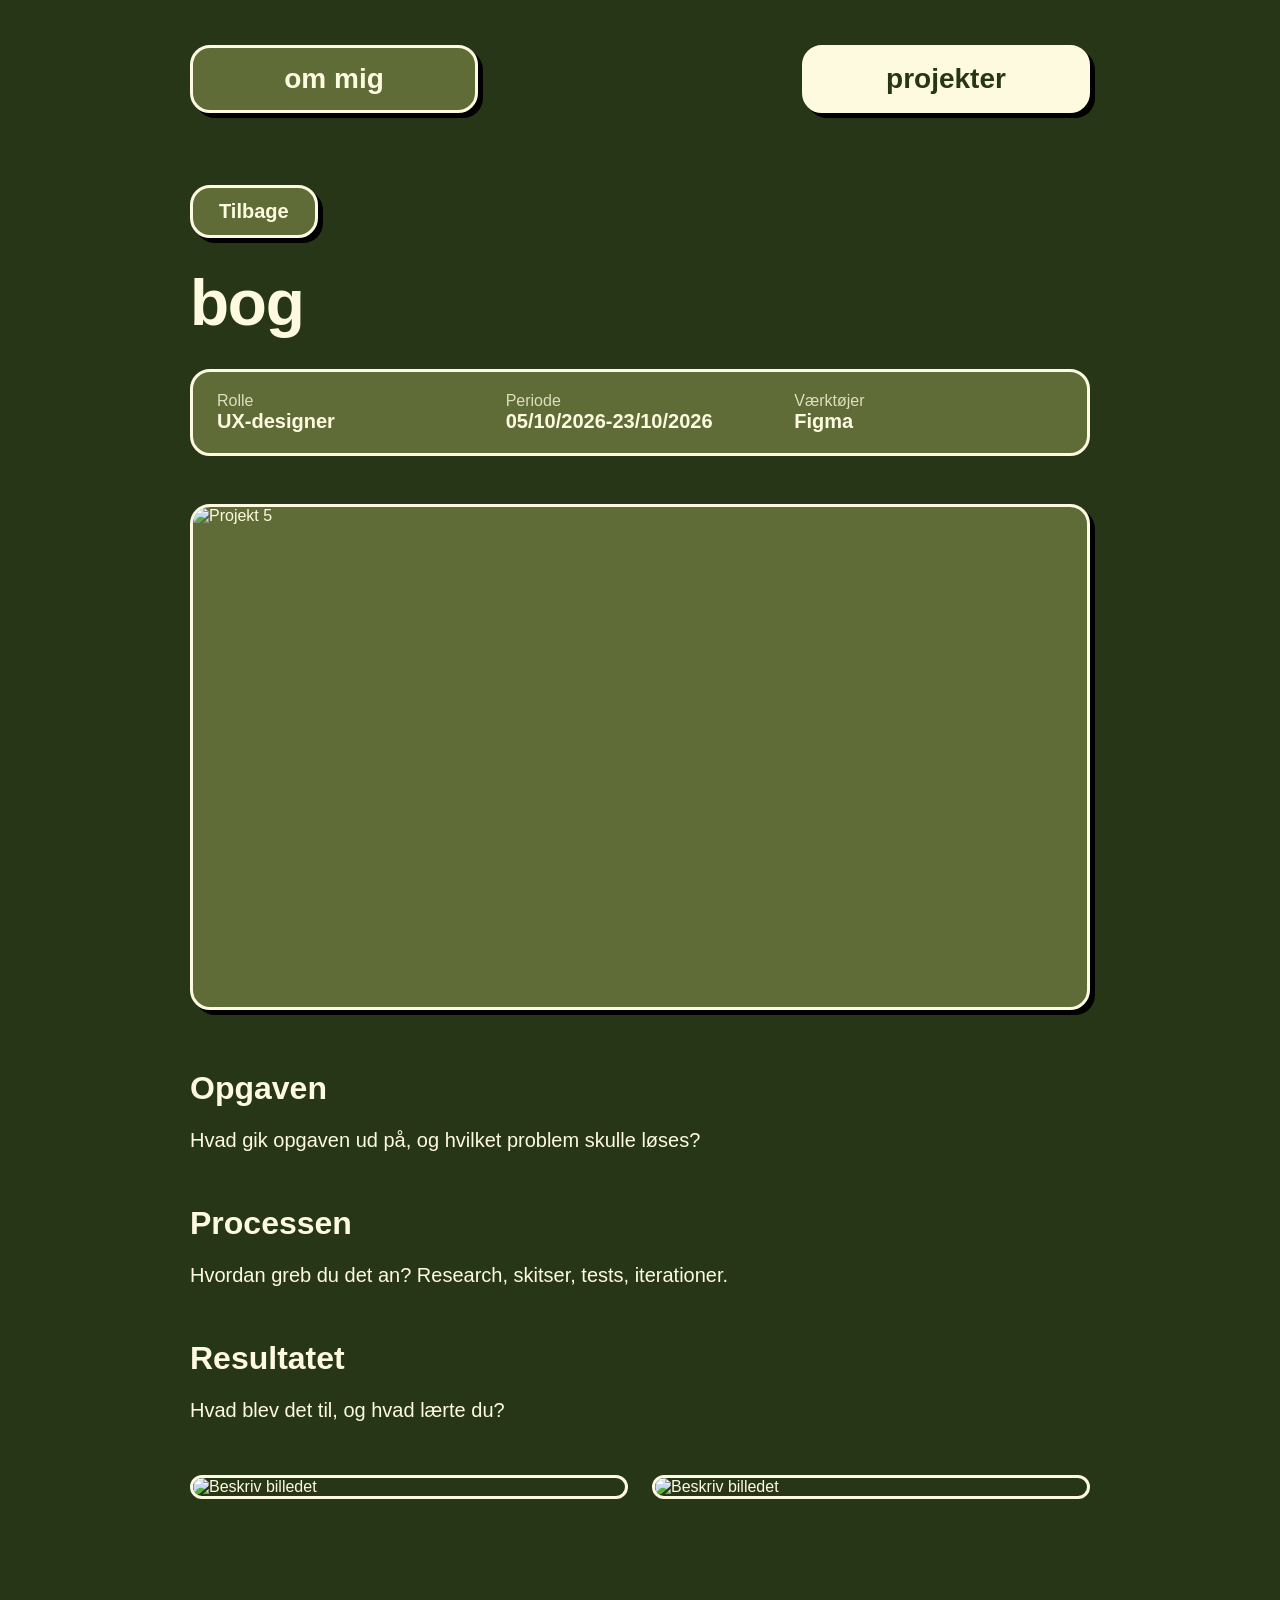
==== bog.html @ 48eadc4c "Add files via upload" ====
<!DOCTYPE html>
<html lang="da">
<head>
    <meta charset="UTF-8">
    <meta name="viewport" content="width=device-width, initial-scale=1.0">

    <title>Sustainable UX design</title>

    <!-- Same font links as your other pages go here -->
    <link rel="stylesheet" href="assests/css/style.css">
</head>

<body>

    <main class="page">

        <nav class="navbar">
            <a href="index.html" class="nav-button">om mig</a>
            <a href="projekter.html" class="nav-button" aria-current="page">projekter</a>
        </nav>

        <article class="project-page">

            <a href="projekter.html" class="back-link">Tilbage</a>

            <h1>bog</h1>

            <!-- Quick facts -->
            <dl class="project-meta">
                <div>
                    <dt>Rolle</dt>
                    <dd>UX-designer</dd>
                </div>
                <div>
                    <dt>Periode</dt>
                    <dd>05/10/2026-23/10/2026</dd>
                </div>
                <div>
                    <dt>Værktøjer</dt>
                    <dd>Figma</dd>
                </div>
            </dl>

            <div class="project-hero">
                <img src="images/project5.jpg" alt="Projekt 5">
            </div>

            <section class="project-section">
                <h2>Opgaven</h2>
                <p>Hvad gik opgaven ud på, og hvilket problem skulle løses?</p>
            </section>

            <section class="project-section">
                <h2>Processen</h2>
                <p>Hvordan greb du det an? Research, skitser, tests, iterationer.</p>
            </section>

            <section class="project-section">
                <h2>Resultatet</h2>
                <p>Hvad blev det til, og hvad lærte du?</p>
            </section>

            <!-- Extra images (optional). Copy a <img> line to add more -->
            <div class="project-gallery">
                <img src="images/project1-a.jpg" alt="Beskriv billedet">
                <img src="images/project1-b.jpg" alt="Beskriv billedet">
            </div>

        </article>

    </main>

</body>
</html>
---- assests/css/style.css ----
:root {
    --forest: #283618;   /* background */
    --moss:   #606c38;   /* buttons, placeholders */
    --cream:  #FEFAE0;   /* text, borders */
    --ochre:  #DDA15E;   /* hover, focus, links */
    --black:  #000000;   /* hard shadows */

    --radius: 20px;
    --border: 3px solid var(--cream);
    --shadow: 5px 5px 0 var(--black);
    --shadow-pressed: 2px 2px 0 var(--black);

    --font: "Bricolage Grotesque", Arial, sans-serif;
}

* {
    margin: 0;
    padding: 0;
    box-sizing: border-box;
}

body {
    font-family: var(--font);
    background-color: var(--forest);
    color: var(--cream);
}

.page {
    max-width: 1100px;
    min-height: 94vh;
    margin: 25px auto;
    padding: 20px 38px;
}

/* ------------------------------ */
/* Navigation                     */
/* ------------------------------ */

.navbar {
    display: flex;
    justify-content: space-between;
    align-items: center;
    gap: 15px;

    max-width: 900px;   /* add */
    margin: 0 auto;     /* add */
}

.nav-button,
.project-link,
.back-link {
    display: flex;
    align-items: center;
    justify-content: center;
    text-align: center;

    border: var(--border);
    border-radius: var(--radius);
    box-shadow: var(--shadow);

    background-color: var(--moss);
    color: var(--cream);
    text-decoration: none;
    font-weight: 600;

    transition: transform 0.15s ease, box-shadow 0.15s ease, background-color 0.15s ease;
}

.nav-button {
    width: 32%;
    padding: 15px 30px;
    font-size: 28px;
}

.nav-button:hover,
.project-link:hover,
.back-link:hover {
    background-color: var(--ochre);
    color: var(--forest);
    transform: translate(3px, 3px);
    box-shadow: var(--shadow-pressed);
}

/* Current page */
.nav-button[aria-current="page"] {
    background-color: var(--cream);
    color: var(--forest);
}

/* Keyboard focus */
a:focus-visible {
    outline: 3px solid var(--ochre);
    outline-offset: 4px;
}

/* ------------------------------ */
/* About page                     */
/* ------------------------------ */

.about {
    display: flex;
    align-items: center;
    gap: clamp(40px, 7vw, 90px);

    max-width: 900px;
    margin: clamp(60px, 15vh, 200px) auto 0;
}

.profile-image {
    width: 40%;
    max-width: 380px;
    aspect-ratio: 3 / 4;

    border: var(--border);
    border-radius: var(--radius);
    box-shadow: 8px 8px 0 var(--ochre);
    background-color: var(--moss);

    overflow: hidden;
}

.profile-image img {
    width: 100%;
    height: 100%;
    object-fit: cover;
}

.about-text {
    flex: 1;
    padding-top: 20px;
}

.about-text h1 {
    font-size: clamp(2.5rem, 5vw, 4rem);
    font-weight: 800;
    line-height: 1.05;
    letter-spacing: -0.02em;
    margin-bottom: 30px;
}

.about-text p {
    max-width: 55ch;
    font-size: 22px;
    line-height: 1.6;
    margin-bottom: 20px;
}

/* ------------------------------ */
/* Projects page                  */
/* ------------------------------ */

.projects {
    display: flex;
    flex-direction: column;
    gap: 60px;

    max-width: 900px;
    margin: clamp(40px, 8vh, 90px) auto 0;
}

.project {
    display: flex;
    align-items: center;
    gap: 40px;
}

/* Every second project flips sides */
.project:nth-child(even) {
    flex-direction: row-reverse;
}

.project-image {
    flex: 1 1 50%;
    aspect-ratio: 4 / 3;

    border: var(--border);
    border-radius: var(--radius);
    box-shadow: var(--shadow);
    background-color: var(--moss);

    overflow: hidden;
}

.project-image img {
    width: 100%;
    height: 100%;
    object-fit: cover;
}

.project-text {
    flex: 1 1 50%;
}

.project-text h2 {
    font-size: clamp(1.75rem, 3vw, 2.5rem);
    font-weight: 700;
    line-height: 1.1;
    margin-bottom: 16px;
}

.project-text p {
    max-width: 45ch;
    font-size: 20px;
    line-height: 1.6;
    margin-bottom: 28px;
}

.project-link {
    display: inline-flex;
    padding: 12px 26px;
    font-size: 20px;
}

/* ------------------------------ */
/* Programs I use                 */
/* ------------------------------ */

.tools {
    max-width: 900px;
    margin: clamp(60px, 12vh, 140px) auto 0;
}

.tools h2 {
    font-size: clamp(1.5rem, 3vw, 2rem);
    font-weight: 700;
    margin-bottom: 24px;
}

.tool-list {
    list-style: none;
    display: flex;
    flex-wrap: wrap;
    gap: 20px;
}

.tool {
    display: flex;
    align-items: center;
    justify-content: center;

    width: 80px;
    height: 80px;
    padding: 16px;

    background-color: var(--cream);
    border: 3px solid var(--black);
    border-radius: var(--radius);
    box-shadow: 5px 5px 0 var(--ochre);
}

.tool img {
    max-width: 100%;
    max-height: 100%;
    object-fit: contain;
}

/* Pop-up text on each tile */
.tool {
    position: relative;
    cursor: help;
}

.tool::after {
    content: attr(data-tooltip);

    position: absolute;
    left: 50%;
    bottom: calc(100% + 14px);
    z-index: 10;

    width: max-content;
    max-width: 200px;
    padding: 12px 16px;

    background-color: var(--forest);
    color: var(--cream);
    border: var(--border);
    border-radius: var(--radius);
    box-shadow: var(--shadow);

    font-size: 16px;
    font-weight: 500;
    line-height: 1.4;
    text-align: left;

    opacity: 0;
    transform: translate(-50%, 6px);
    pointer-events: none;
    transition: opacity 0.15s ease, transform 0.15s ease;
}

.tool:hover::after,
.tool:focus-visible::after {
    opacity: 1;
    transform: translate(-50%, 0);
}

.tool:focus-visible {
    outline: 3px solid var(--ochre);
    outline-offset: 4px;
}

/* ------------------------------ */
/* Project sub pages              */
/* ------------------------------ */

.project-page {
    max-width: 900px;
    margin: clamp(40px, 8vh, 90px) auto 80px;
}

.back-link {
    display: inline-flex;
    margin-bottom: 32px;
    padding: 12px 26px;
    font-size: 20px;
}

.project-page h1 {
    font-size: clamp(2.5rem, 5vw, 4rem);
    font-weight: 800;
    line-height: 1.05;
    letter-spacing: -0.02em;
    margin-bottom: 32px;
}

/* Quick facts box */
.project-meta {
    display: grid;
    grid-template-columns: repeat(auto-fit, minmax(160px, 1fr));
    gap: 20px;

    margin-bottom: 48px;
    padding: 20px 24px;

    border: var(--border);
    border-radius: var(--radius);
    background-color: var(--moss);
}

.project-meta dt {
    font-size: 16px;
    opacity: 0.8;
}

.project-meta dd {
    font-size: 20px;
    font-weight: 700;
}

.project-hero {
    aspect-ratio: 16 / 9;
    margin-bottom: 60px;

    border: var(--border);
    border-radius: var(--radius);
    box-shadow: var(--shadow);
    background-color: var(--moss);

    overflow: hidden;
}

.project-hero img {
    width: 100%;
    height: 100%;
    object-fit: cover;
}

.project-section {
    max-width: 65ch;
    margin-bottom: 48px;
}

.project-section h2 {
    font-size: clamp(1.5rem, 3vw, 2rem);
    font-weight: 700;
    margin-bottom: 16px;
}

.project-section p {
    font-size: 20px;
    line-height: 1.7;
}

.project-gallery {
    display: grid;
    grid-template-columns: repeat(auto-fit, minmax(260px, 1fr));
    gap: 24px;
}

.project-gallery img {
    width: 100%;
    border: var(--border);
    border-radius: var(--radius);
}

/* ------------------------------ */
/* Mobile                         */
/* ------------------------------ */

@media (max-width: 768px) {

    .page {
        margin: 15px;
        padding: 15px;
    }

    .nav-button {
        width: 50%;
        padding: 15px;
        font-size: 20px;
    }

    .about {
        flex-direction: column;
        gap: 30px;
        margin-top: 40px;
    }

    .profile-image {
        width: 100%;
        max-width: none;
    }

    .about-text {
        padding-top: 0;
    }

    .about-text p {
        font-size: 18px;
    }

    .projects {
        gap: 50px;
    }

    .project,
    .project:nth-child(even) {
        flex-direction: column;
        align-items: stretch;
        gap: 24px;
    }

    .project-text p {
        font-size: 18px;
    }

    .tool {
        width: 64px;
        height: 64px;
        padding: 12px;
    }

}

/* ------------------------------ */
/* Respect reduced motion         */
/* ------------------------------ */

@media (prefers-reduced-motion: reduce) {
    .nav-button,
    .project-link {
        transition: none;
    }
}
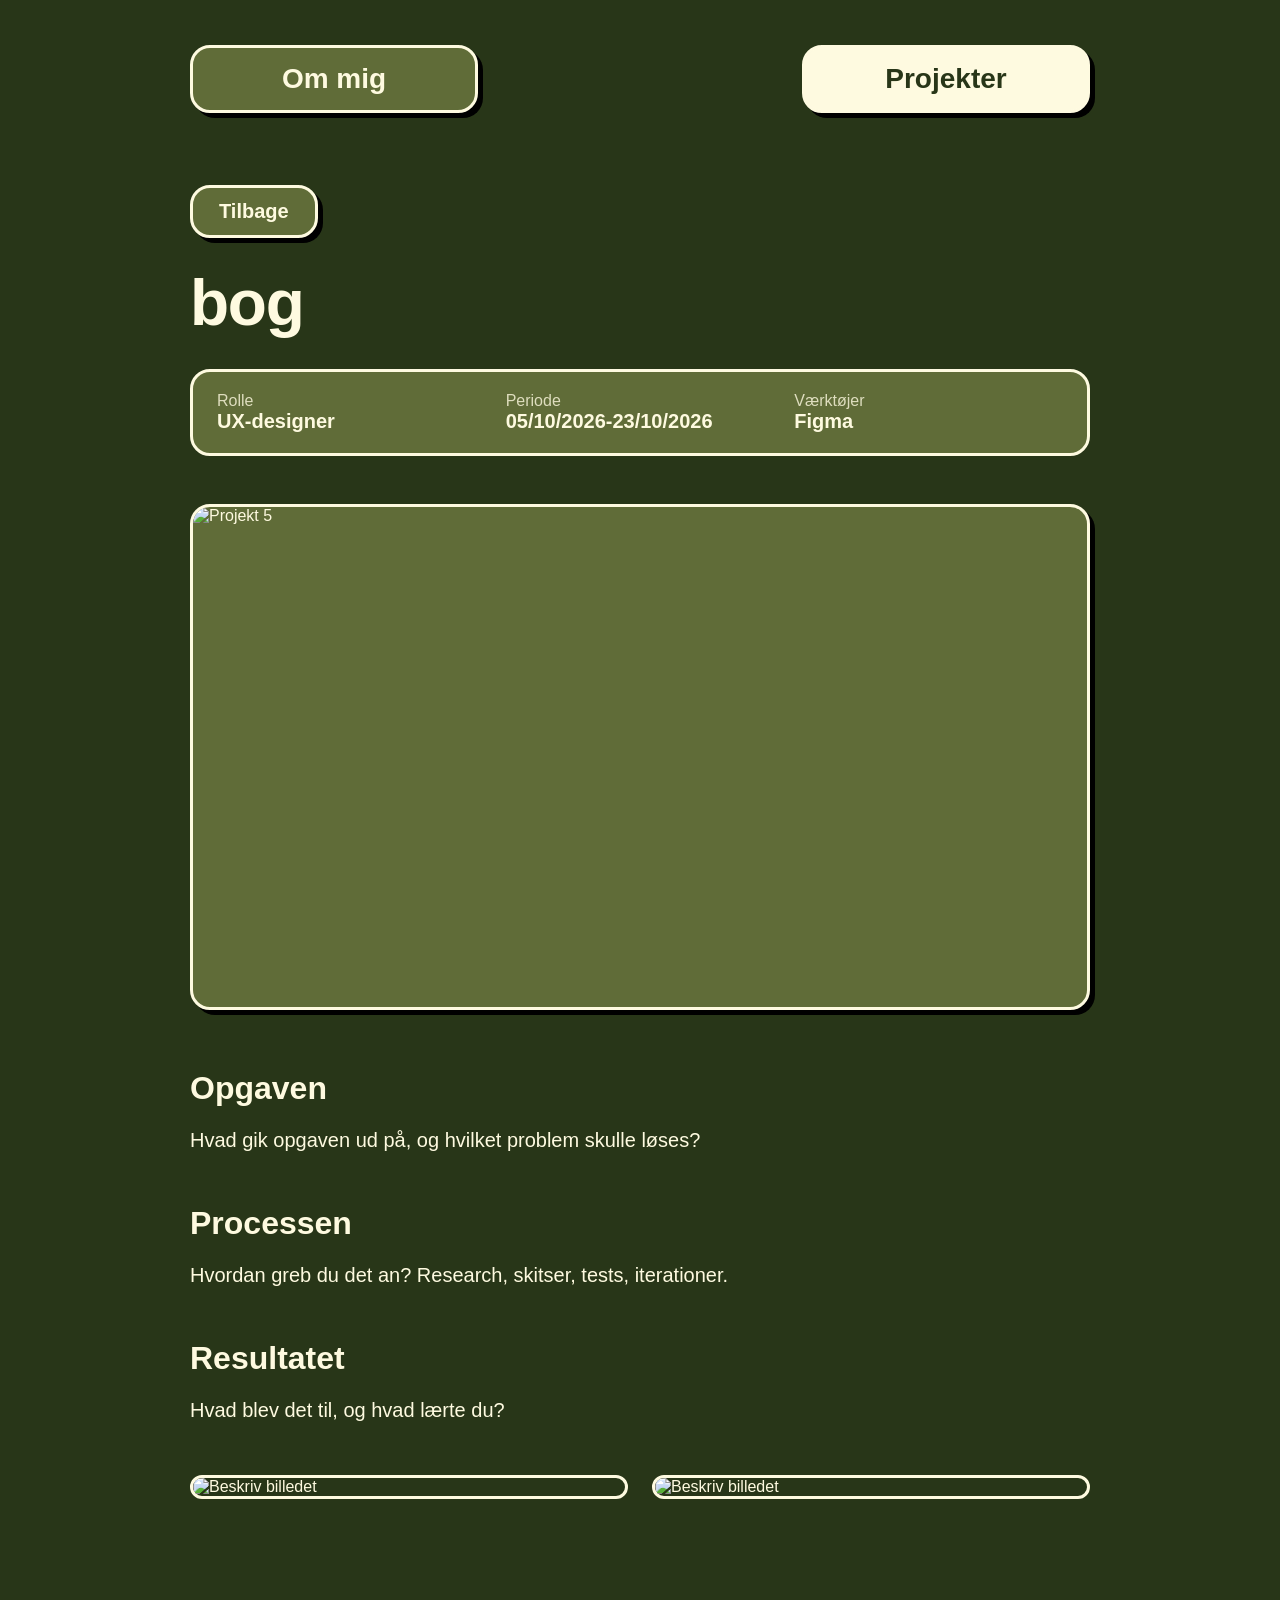
==== commit 017b0baf: "Add files via upload" ====
--- a/bog.html
+++ b/bog.html
@@ -15,8 +15,8 @@
     <main class="page">
 
         <nav class="navbar">
-            <a href="index.html" class="nav-button">om mig</a>
-            <a href="projekter.html" class="nav-button" aria-current="page">projekter</a>
+            <a href="index.html" class="nav-button">Om mig</a>
+            <a href="projekter.html" class="nav-button" aria-current="page">Projekter</a>
         </nav>
 
         <article class="project-page">
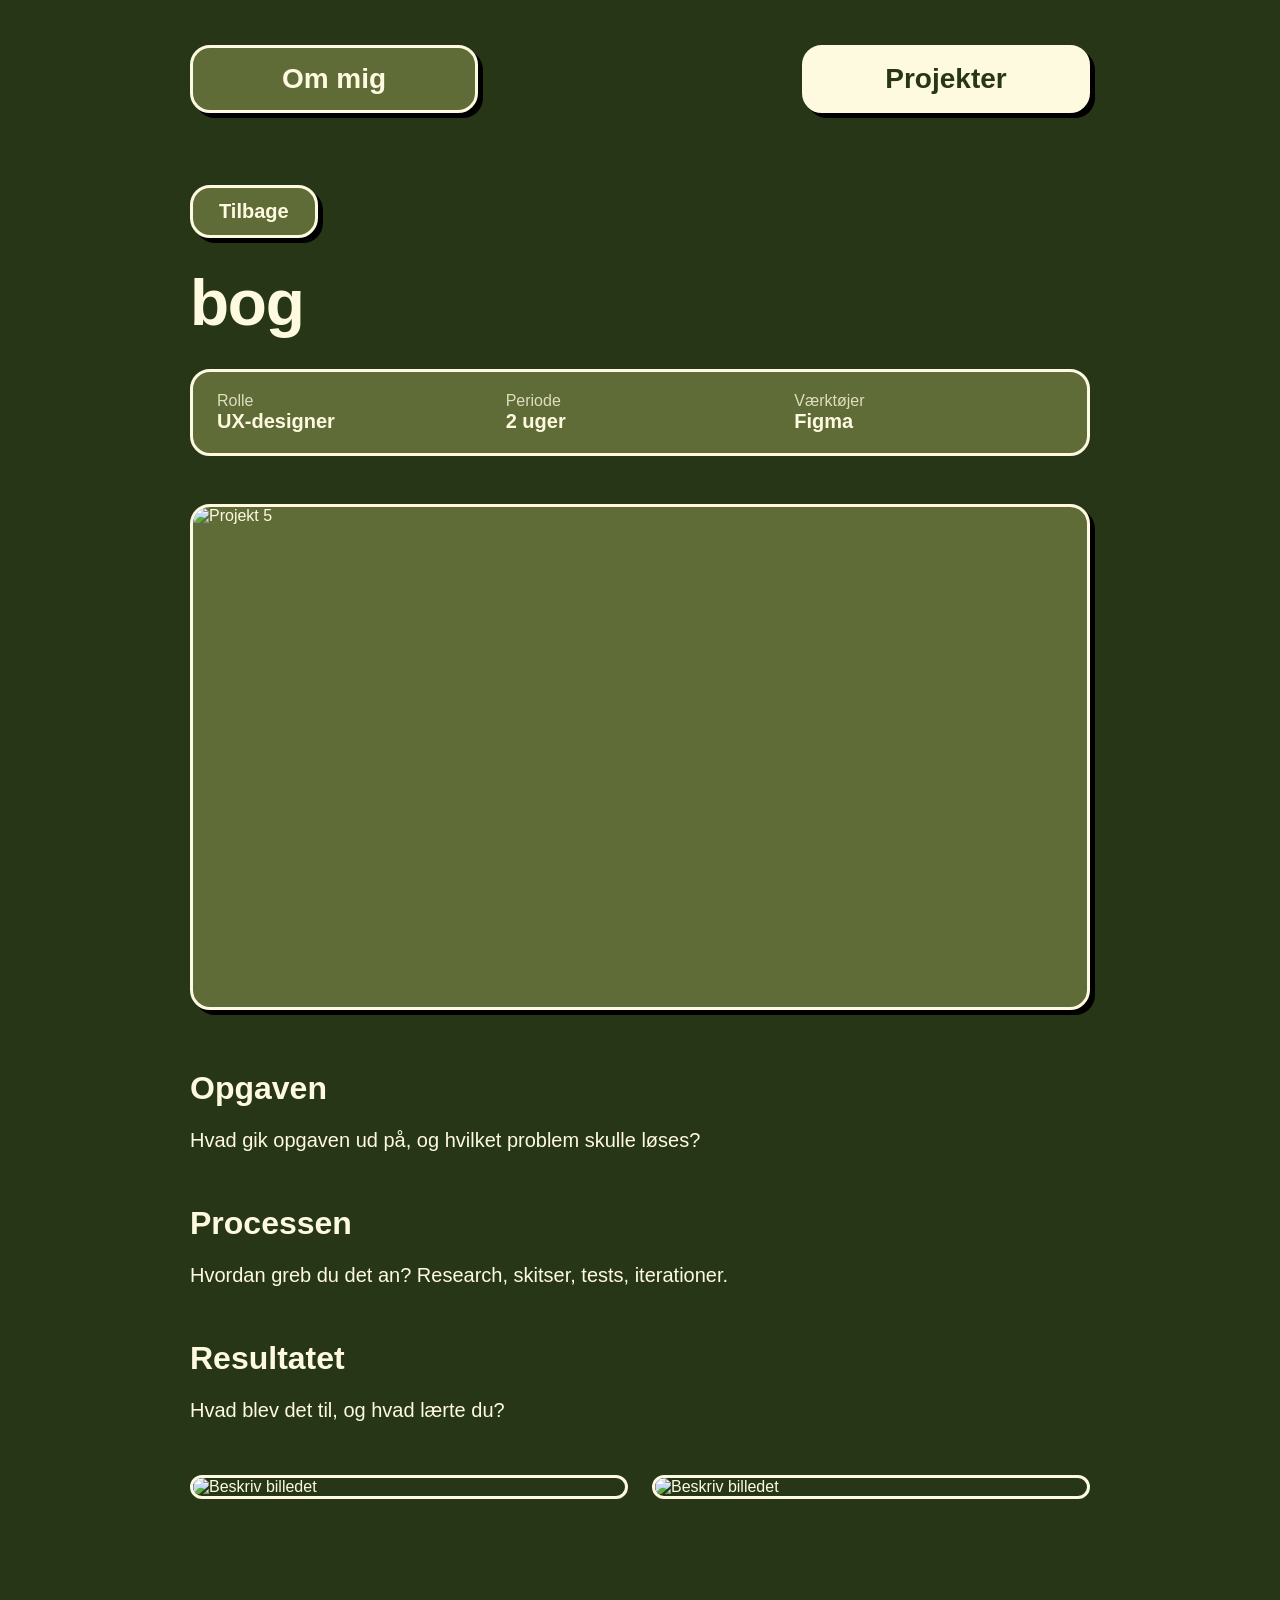
==== commit 30534092: "Update bog.html" ====
--- a/bog.html
+++ b/bog.html
@@ -33,7 +33,7 @@
                 </div>
                 <div>
                     <dt>Periode</dt>
-                    <dd>05/10/2026-23/10/2026</dd>
+                    <dd>2 uger</dd>
                 </div>
                 <div>
                     <dt>Værktøjer</dt>
@@ -71,4 +71,4 @@
     </main>
 
 </body>
-</html>+</html>
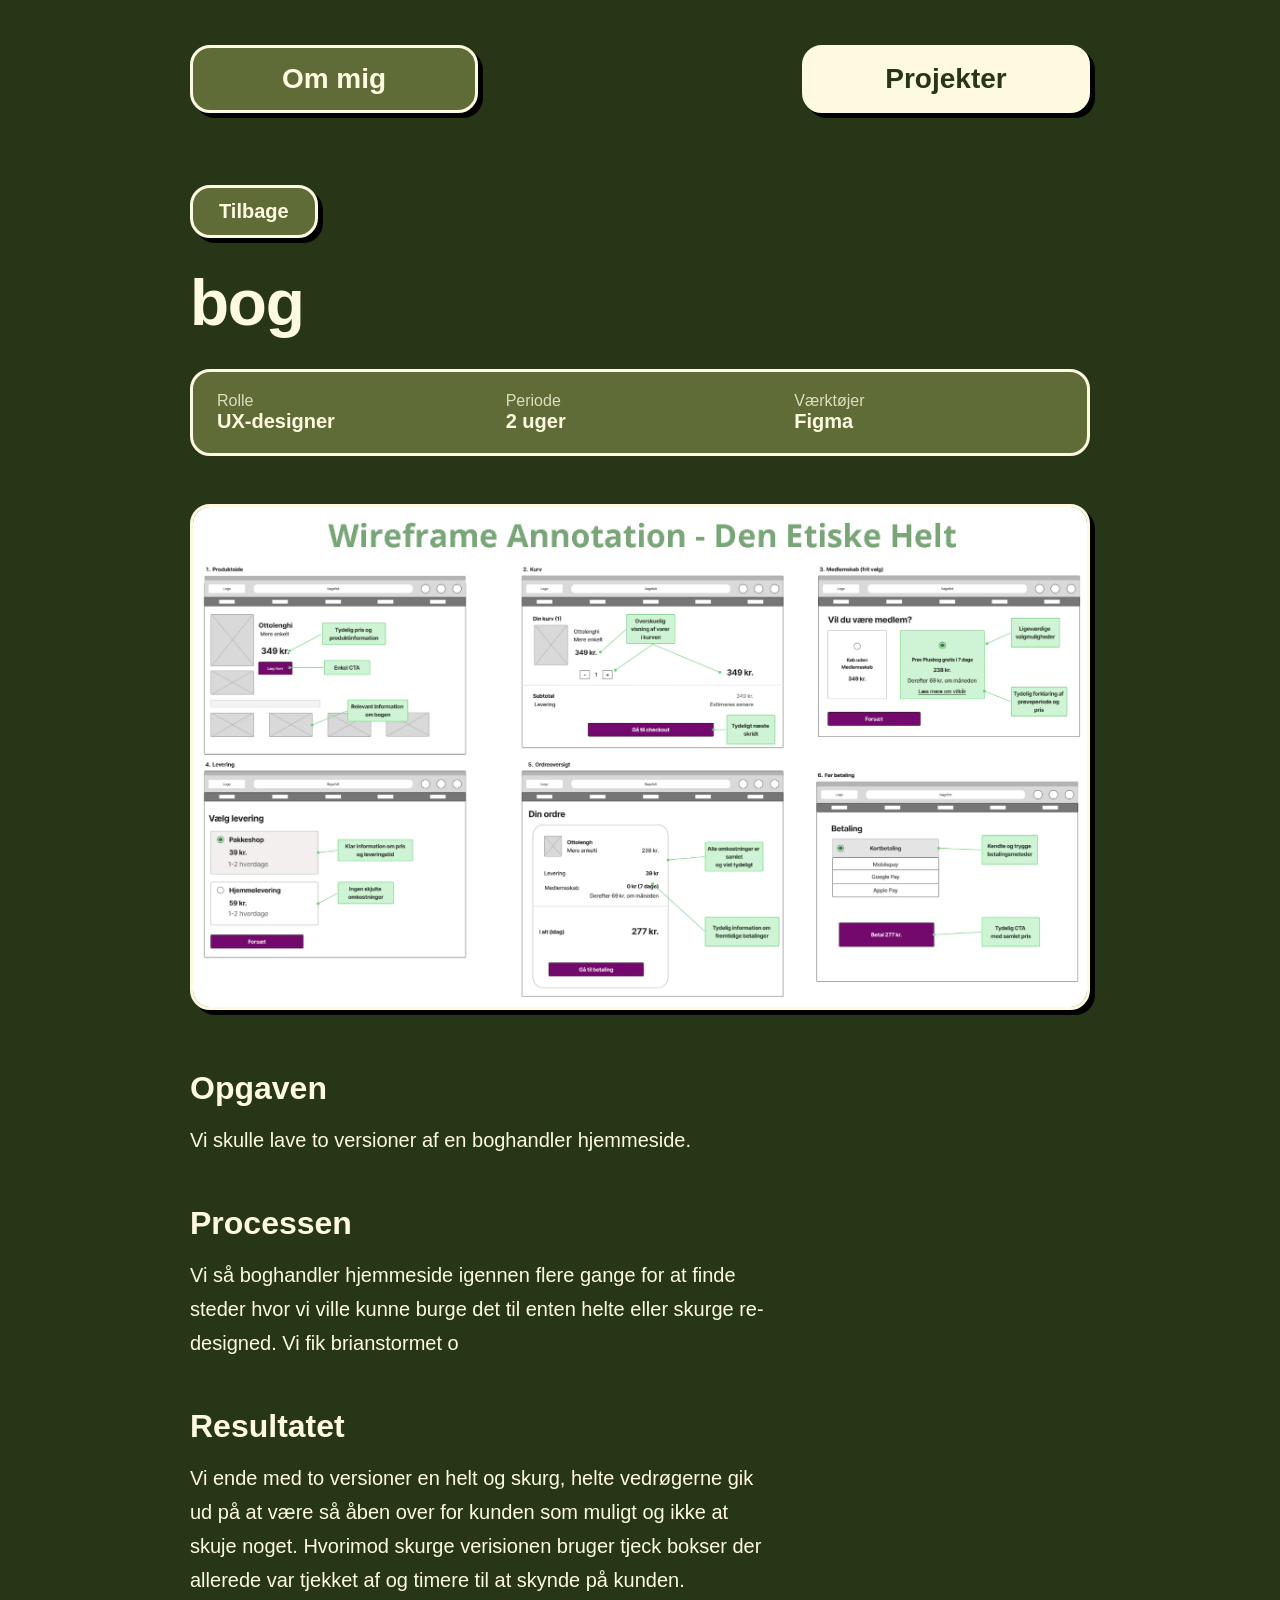
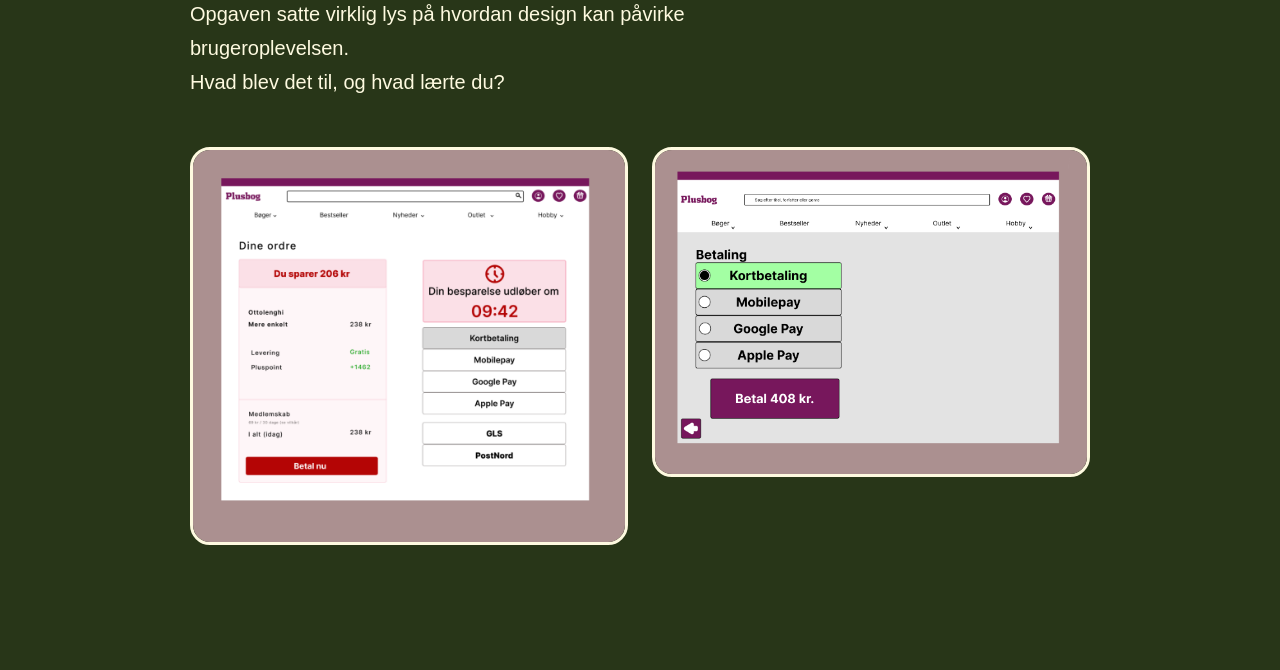
==== commit d575ba34: "Update bog.html" ====
--- a/bog.html
+++ b/bog.html
@@ -42,28 +42,37 @@
             </dl>
 
             <div class="project-hero">
-                <img src="images/project5.jpg" alt="Projekt 5">
+                <img src="assests/img/wire-bog.png" alt="Projekt 5">
             </div>
 
             <section class="project-section">
                 <h2>Opgaven</h2>
-                <p>Hvad gik opgaven ud på, og hvilket problem skulle løses?</p>
+                <p>Vi skulle lave to versioner af en boghandler hjemmeside.</p>
             </section>
 
             <section class="project-section">
                 <h2>Processen</h2>
-                <p>Hvordan greb du det an? Research, skitser, tests, iterationer.</p>
+                <p>
+                    Vi så boghandler hjemmeside igennen flere gange for at finde steder hvor vi ville kunne burge det til enten helte eller skurge re-designed.
+                    Vi fik brianstormet o
+                </p>
             </section>
 
             <section class="project-section">
                 <h2>Resultatet</h2>
+                <p>
+                    Vi ende med to versioner en helt og skurg, helte vedrøgerne gik ud på at være så åben over for kunden som muligt og ikke at skuje noget.
+                    Hvorimod skurge verisionen bruger tjeck bokser der allerede var tjekket af og timere til at skynde på kunden.
+                    Opgaven satte virklig lys på hvordan design kan påvirke brugeroplevelsen.
+                </p>
+
                 <p>Hvad blev det til, og hvad lærte du?</p>
             </section>
 
             <!-- Extra images (optional). Copy a <img> line to add more -->
             <div class="project-gallery">
-                <img src="images/project1-a.jpg" alt="Beskriv billedet">
-                <img src="images/project1-b.jpg" alt="Beskriv billedet">
+                <img src="assests/img/dark-bog.png" alt="Beskriv billedet">
+                <img src="assests/img/light-bog.png" alt="Beskriv billedet">
             </div>
 
         </article>
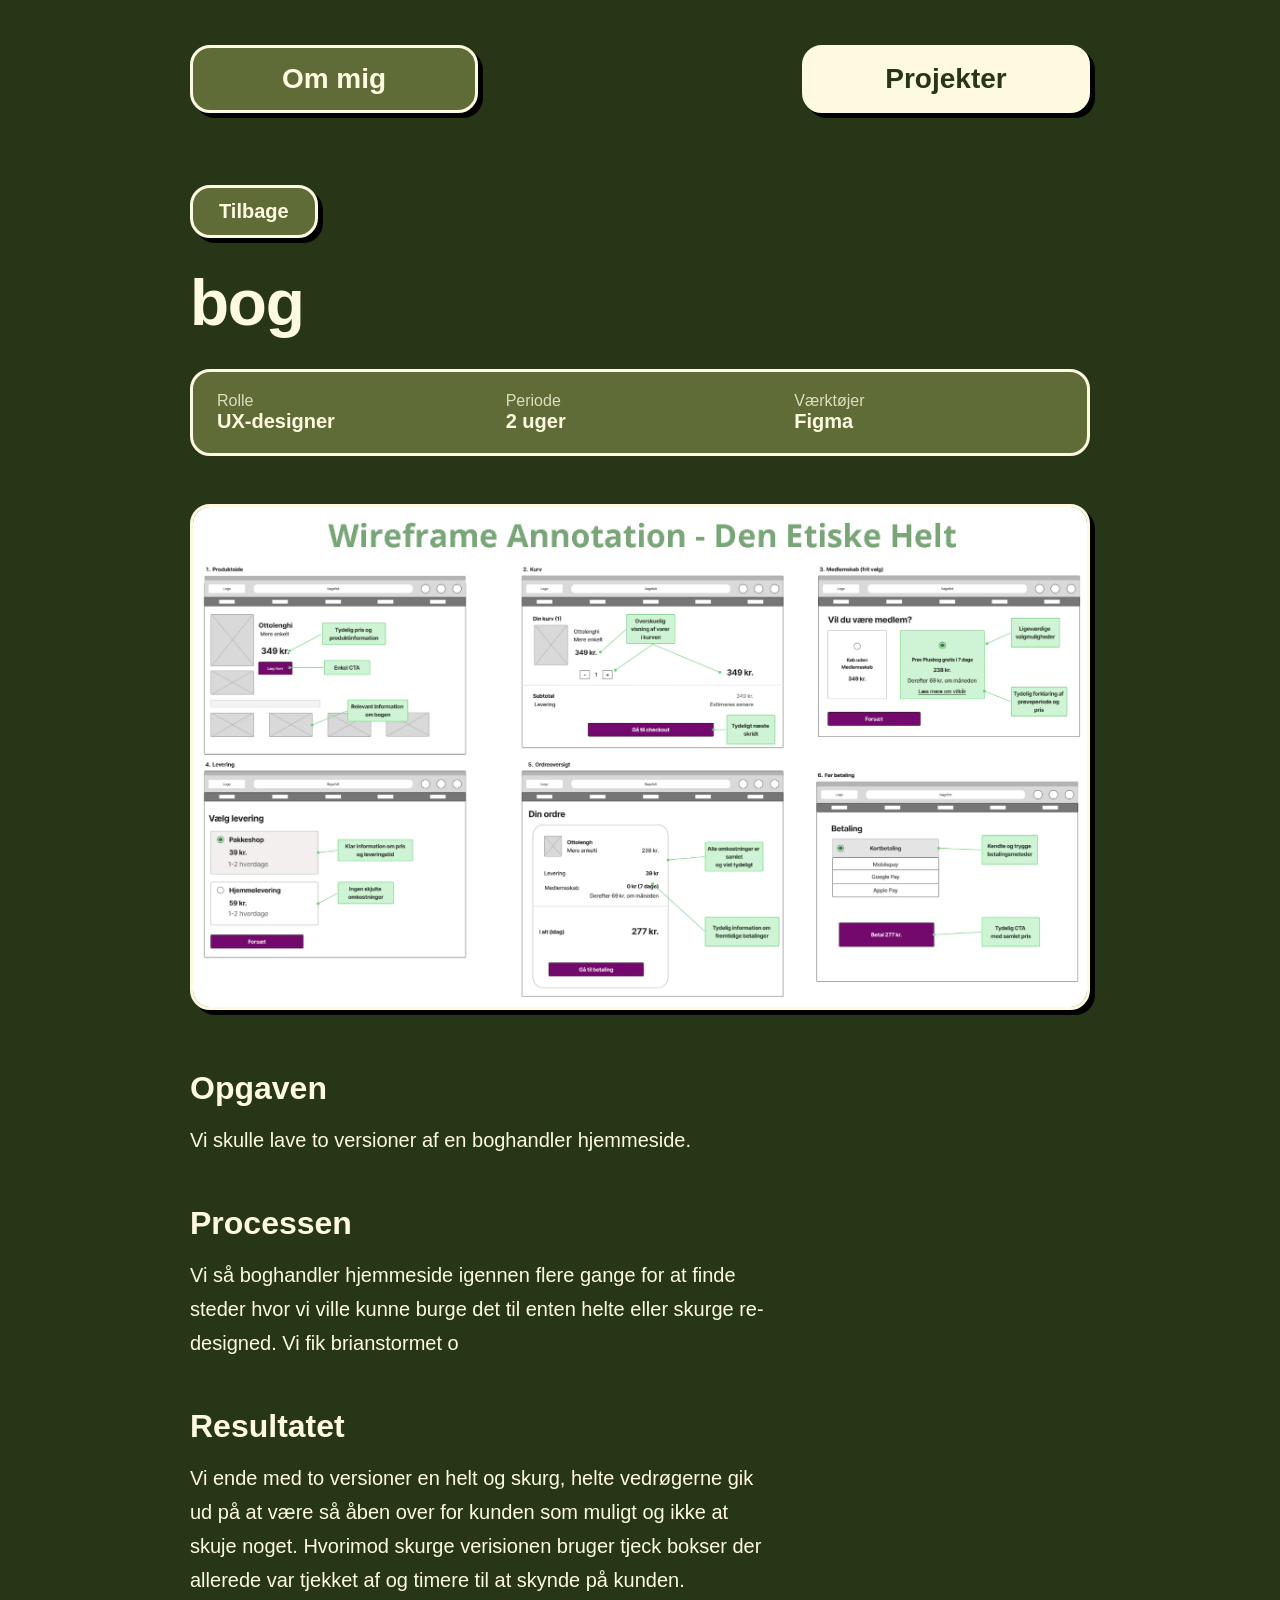
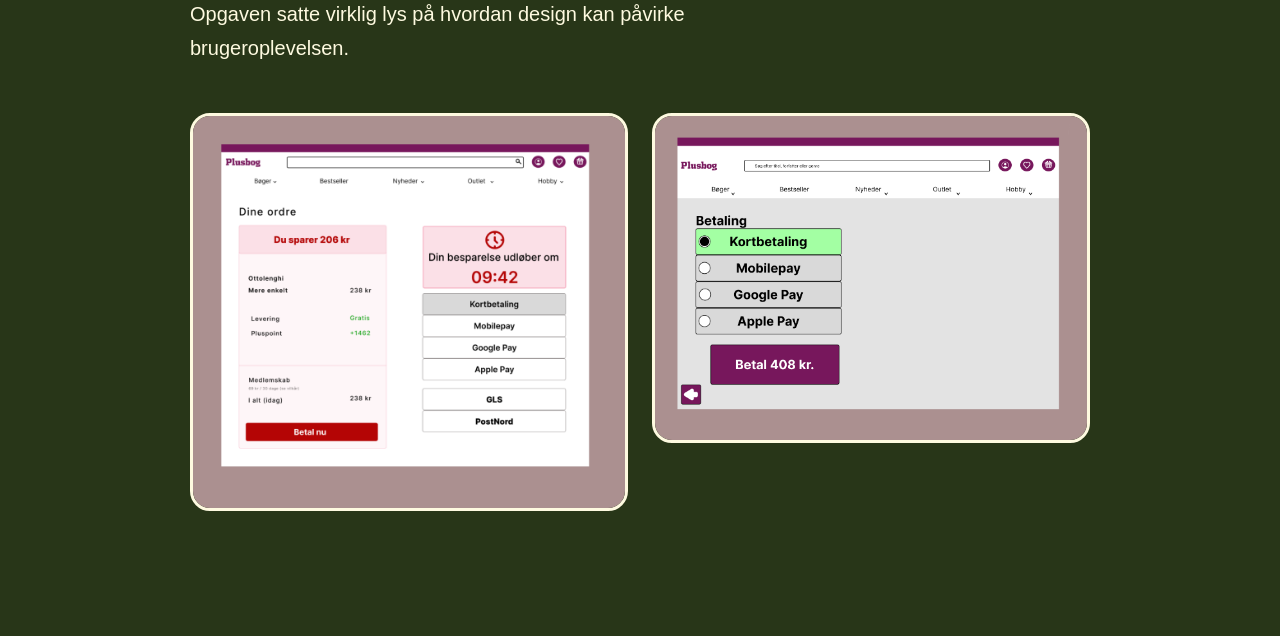
==== commit 06db6960: "Update bog.html" ====
--- a/bog.html
+++ b/bog.html
@@ -6,7 +6,6 @@
 
     <title>Sustainable UX design</title>
 
-    <!-- Same font links as your other pages go here -->
     <link rel="stylesheet" href="assests/css/style.css">
 </head>
 
@@ -25,7 +24,6 @@
 
             <h1>bog</h1>
 
-            <!-- Quick facts -->
             <dl class="project-meta">
                 <div>
                     <dt>Rolle</dt>
@@ -66,10 +64,8 @@
                     Opgaven satte virklig lys på hvordan design kan påvirke brugeroplevelsen.
                 </p>
 
-                <p>Hvad blev det til, og hvad lærte du?</p>
             </section>
 
-            <!-- Extra images (optional). Copy a <img> line to add more -->
             <div class="project-gallery">
                 <img src="assests/img/dark-bog.png" alt="Beskriv billedet">
                 <img src="assests/img/light-bog.png" alt="Beskriv billedet">
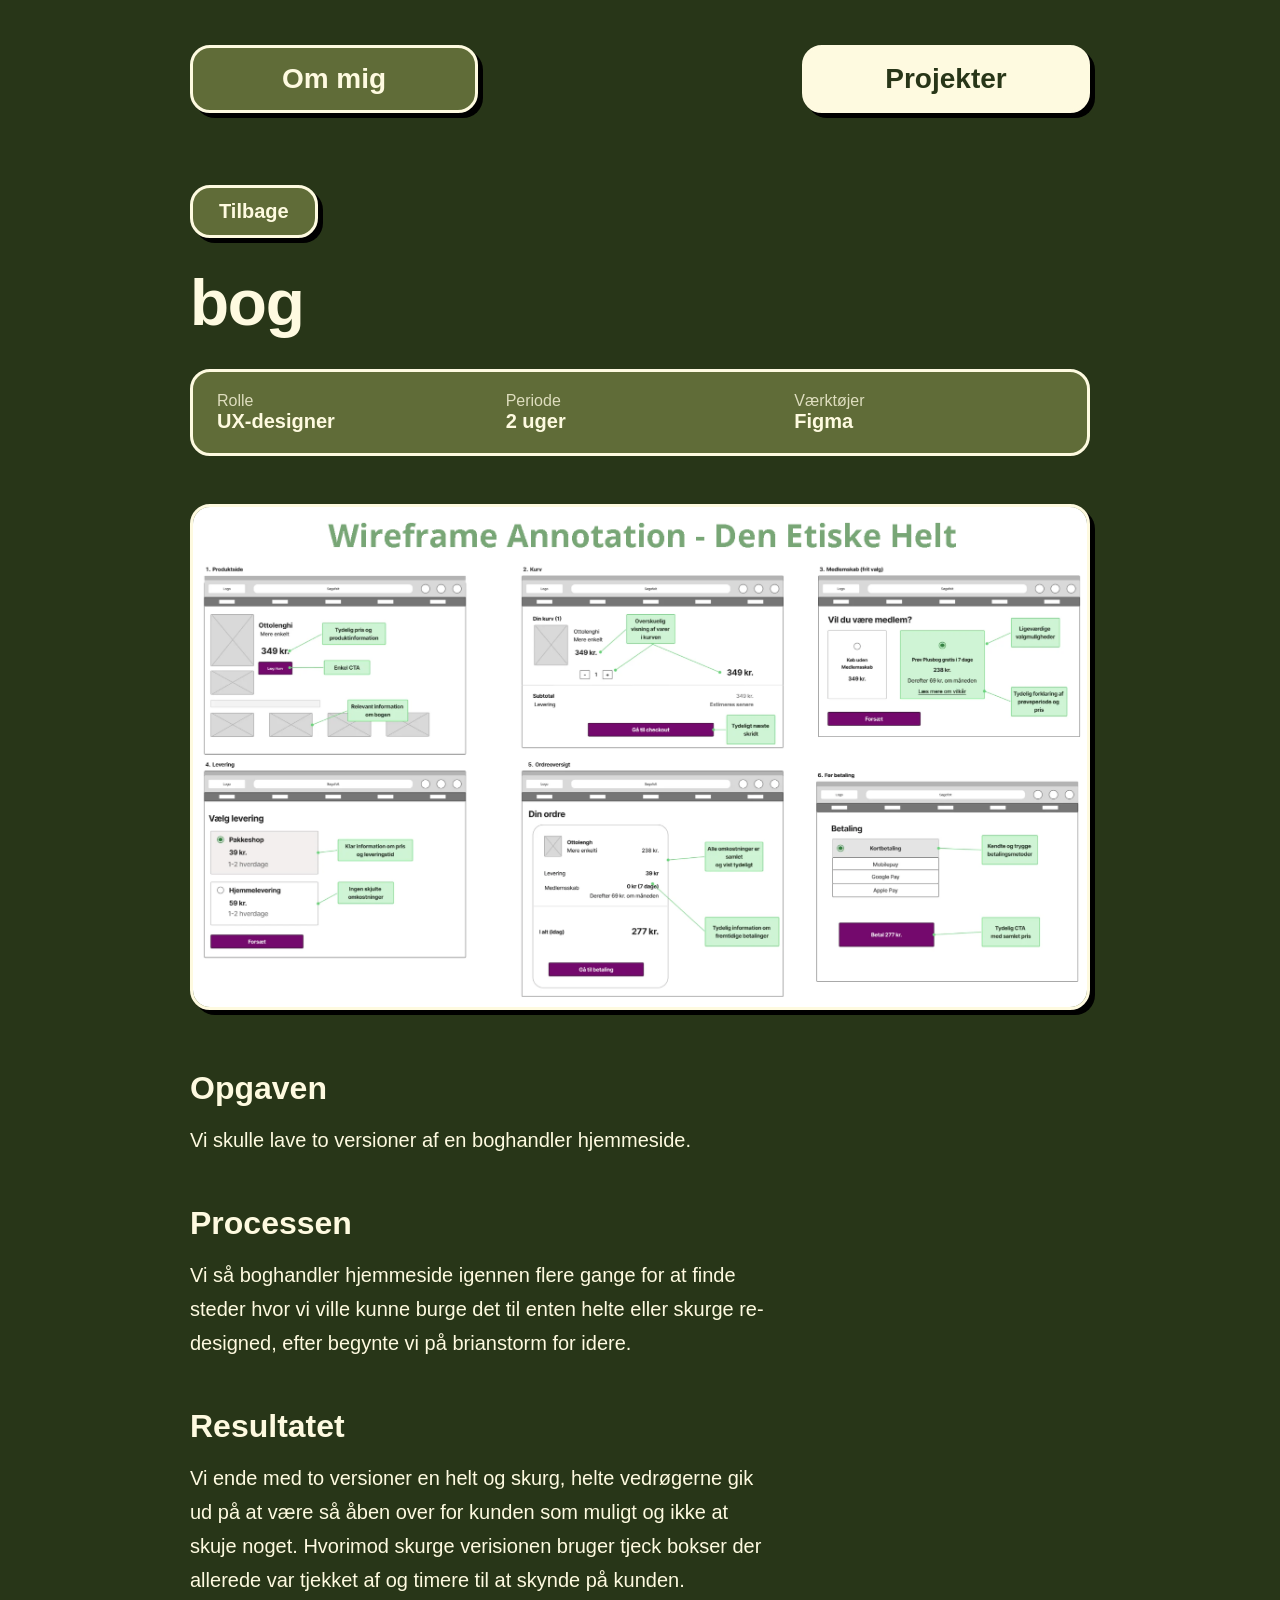
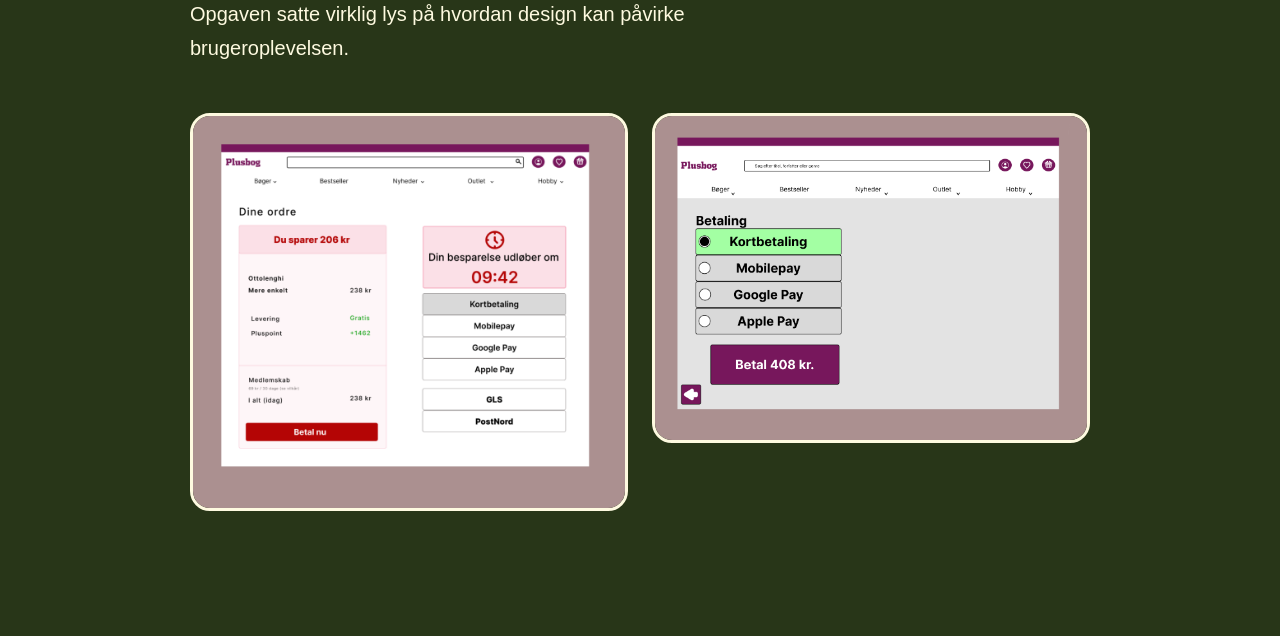
==== commit 5c245274: "Update bog.html" ====
--- a/bog.html
+++ b/bog.html
@@ -51,8 +51,8 @@
             <section class="project-section">
                 <h2>Processen</h2>
                 <p>
-                    Vi så boghandler hjemmeside igennen flere gange for at finde steder hvor vi ville kunne burge det til enten helte eller skurge re-designed.
-                    Vi fik brianstormet o
+                    Vi så boghandler hjemmeside igennen flere gange for at finde steder hvor vi ville kunne burge det til enten helte eller skurge re-designed,
+                    efter begynte vi på brianstorm for idere.
                 </p>
             </section>
 
